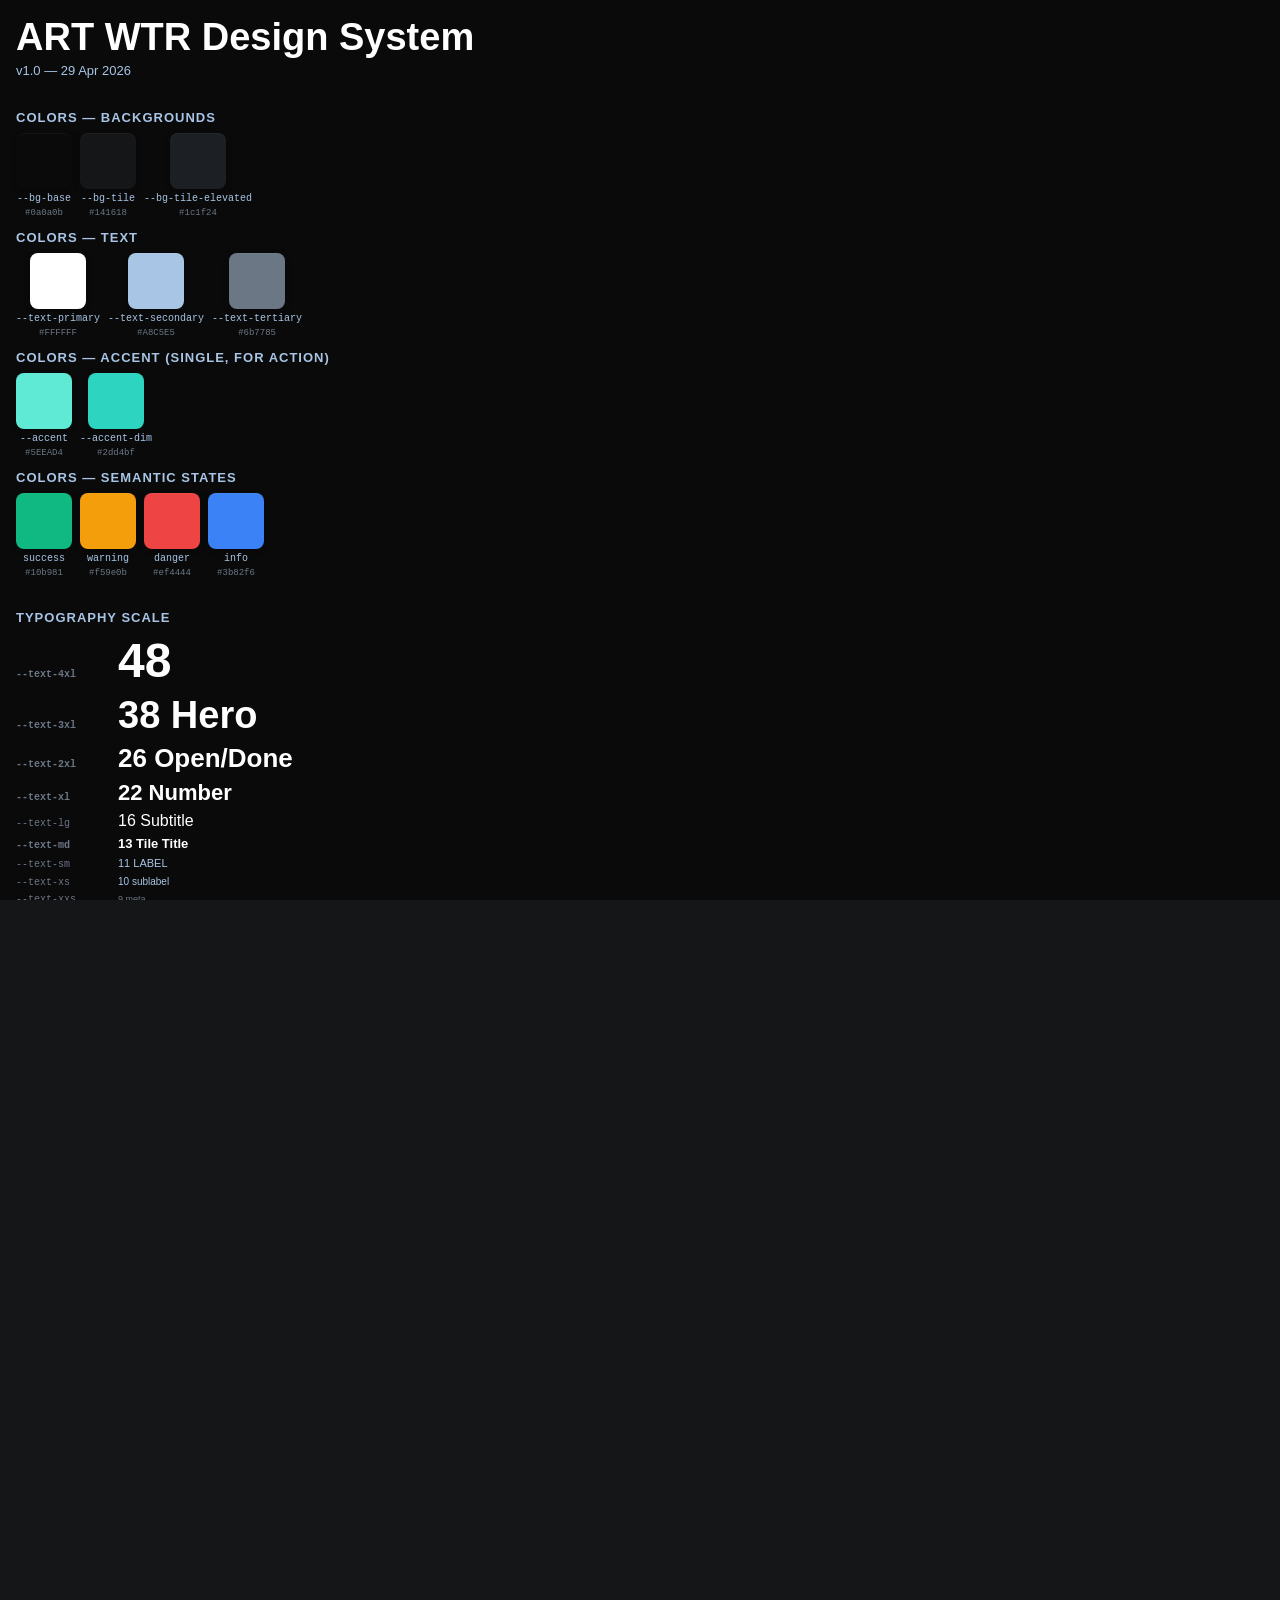
==== showcase.html @ fcedadf4 "v3.0: Design system foundation + ledger widget rebuilt on shared assets NEW shared assets (every fut" ====
<!DOCTYPE html>
<html lang="en">
<head>
  <meta charset="UTF-8">
  <meta name="viewport" content="width=device-width, initial-scale=1.0">
  <title>ART WTR Design System Showcase</title>
  <link rel="stylesheet" href="./assets/design-tokens-v1.css">
  <link rel="stylesheet" href="./assets/components-v1.css">

  <style>
    /* Showcase-specific layout (not part of the design system) */
    body {
      overflow: auto !important;
      padding: var(--space-6);
      min-height: 100vh;
      background: var(--bg-base);
    }

    .showcase-section {
      margin-bottom: var(--space-8);
    }

    .showcase-section__title {
      font-size: var(--text-md);
      color: var(--text-secondary);
      letter-spacing: 1px;
      text-transform: uppercase;
      margin-bottom: var(--space-4);
      font-weight: var(--weight-bold);
    }

    .showcase-row {
      display: flex;
      gap: var(--space-4);
      flex-wrap: wrap;
      align-items: center;
      margin-bottom: var(--space-5);
    }

    .showcase-tile-wrap {
      width: 100%;
      max-width: 380px;
      border-radius: var(--radius-md);
      overflow: hidden;
    }

    .swatch {
      display: flex;
      flex-direction: column;
      align-items: center;
      gap: var(--space-2);
    }

    .swatch__chip {
      width: 56px;
      height: 56px;
      border-radius: var(--radius-md);
      box-shadow: var(--shadow-sm);
    }

    .swatch__label {
      font-size: var(--text-xs);
      color: var(--text-secondary);
      font-family: var(--font-mono);
    }

    .swatch__hex {
      font-size: var(--text-xxs);
      color: var(--text-tertiary);
      font-family: var(--font-mono);
    }

    .type-sample {
      color: var(--text-primary);
      margin-bottom: var(--space-3);
      display: flex;
      align-items: baseline;
      gap: var(--space-5);
    }

    .type-sample__token {
      font-family: var(--font-mono);
      font-size: var(--text-xs);
      color: var(--text-tertiary);
      width: 90px;
      flex-shrink: 0;
    }
  </style>
</head>
<body>

  <h1 style="font-size: var(--text-3xl); margin-bottom: var(--space-2);">ART WTR Design System</h1>
  <p style="color: var(--text-secondary); font-size: var(--text-md); margin-bottom: var(--space-8);">v1.0 — 29 Apr 2026</p>

  <!-- COLORS -->
  <section class="showcase-section">
    <h2 class="showcase-section__title">Colors — Backgrounds</h2>
    <div class="showcase-row">
      <div class="swatch"><div class="swatch__chip" style="background: var(--bg-base)"></div><span class="swatch__label">--bg-base</span><span class="swatch__hex">#0a0a0b</span></div>
      <div class="swatch"><div class="swatch__chip" style="background: var(--bg-tile)"></div><span class="swatch__label">--bg-tile</span><span class="swatch__hex">#141618</span></div>
      <div class="swatch"><div class="swatch__chip" style="background: var(--bg-tile-elevated)"></div><span class="swatch__label">--bg-tile-elevated</span><span class="swatch__hex">#1c1f24</span></div>
    </div>

    <h2 class="showcase-section__title">Colors — Text</h2>
    <div class="showcase-row">
      <div class="swatch"><div class="swatch__chip" style="background: var(--text-primary)"></div><span class="swatch__label">--text-primary</span><span class="swatch__hex">#FFFFFF</span></div>
      <div class="swatch"><div class="swatch__chip" style="background: var(--text-secondary)"></div><span class="swatch__label">--text-secondary</span><span class="swatch__hex">#A8C5E5</span></div>
      <div class="swatch"><div class="swatch__chip" style="background: var(--text-tertiary)"></div><span class="swatch__label">--text-tertiary</span><span class="swatch__hex">#6b7785</span></div>
    </div>

    <h2 class="showcase-section__title">Colors — Accent (single, for action)</h2>
    <div class="showcase-row">
      <div class="swatch"><div class="swatch__chip" style="background: var(--accent)"></div><span class="swatch__label">--accent</span><span class="swatch__hex">#5EEAD4</span></div>
      <div class="swatch"><div class="swatch__chip" style="background: var(--accent-dim)"></div><span class="swatch__label">--accent-dim</span><span class="swatch__hex">#2dd4bf</span></div>
    </div>

    <h2 class="showcase-section__title">Colors — Semantic States</h2>
    <div class="showcase-row">
      <div class="swatch"><div class="swatch__chip" style="background: var(--state-success)"></div><span class="swatch__label">success</span><span class="swatch__hex">#10b981</span></div>
      <div class="swatch"><div class="swatch__chip" style="background: var(--state-warning)"></div><span class="swatch__label">warning</span><span class="swatch__hex">#f59e0b</span></div>
      <div class="swatch"><div class="swatch__chip" style="background: var(--state-danger)"></div><span class="swatch__label">danger</span><span class="swatch__hex">#ef4444</span></div>
      <div class="swatch"><div class="swatch__chip" style="background: var(--state-info)"></div><span class="swatch__label">info</span><span class="swatch__hex">#3b82f6</span></div>
    </div>
  </section>

  <!-- TYPOGRAPHY -->
  <section class="showcase-section">
    <h2 class="showcase-section__title">Typography Scale</h2>
    <div class="type-sample" style="font-size: var(--text-4xl); font-weight: 700;"><span class="type-sample__token">--text-4xl</span>48</div>
    <div class="type-sample" style="font-size: var(--text-3xl); font-weight: 700;"><span class="type-sample__token">--text-3xl</span>38 Hero</div>
    <div class="type-sample" style="font-size: var(--text-2xl); font-weight: 700;"><span class="type-sample__token">--text-2xl</span>26 Open/Done</div>
    <div class="type-sample" style="font-size: var(--text-xl); font-weight: 700;"><span class="type-sample__token">--text-xl</span>22 Number</div>
    <div class="type-sample" style="font-size: var(--text-lg);"><span class="type-sample__token">--text-lg</span>16 Subtitle</div>
    <div class="type-sample" style="font-size: var(--text-md); font-weight: 700;"><span class="type-sample__token">--text-md</span>13 Tile Title</div>
    <div class="type-sample" style="font-size: var(--text-sm); color: var(--text-secondary);"><span class="type-sample__token">--text-sm</span>11 LABEL</div>
    <div class="type-sample" style="font-size: var(--text-xs); color: var(--text-secondary);"><span class="type-sample__token">--text-xs</span>10 sublabel</div>
    <div class="type-sample" style="font-size: var(--text-xxs); color: var(--text-tertiary);"><span class="type-sample__token">--text-xxs</span>9 meta</div>
  </section>

  <!-- TILE: 3-column with badges (current ledger pattern) -->
  <section class="showcase-section">
    <h2 class="showcase-section__title">Component — 3-Column Ledger Tile</h2>
    <div class="showcase-tile-wrap">
      <div class="tile" style="min-height: auto; padding: var(--space-5) var(--space-4);">
        <div class="grid-3">
          <div class="col">
            <div class="label">Review</div>
            <div class="badge"><div class="number">5</div></div>
            <div class="sublabel">Reviewer</div>
          </div>
          <div class="col">
            <div class="label">Verify</div>
            <div class="badge"><div class="number">2</div></div>
            <div class="sublabel">Accounts</div>
          </div>
          <div class="col">
            <div class="label">Send</div>
            <div class="badge"><div class="number">1</div></div>
            <div class="sublabel">Anyone</div>
          </div>
        </div>
      </div>
    </div>
  </section>

  <!-- BADGE STATES -->
  <section class="showcase-section">
    <h2 class="showcase-section__title">Component — Badge States</h2>
    <div class="showcase-row">
      <div class="col">
        <div class="badge"><div class="number">0</div></div>
        <div class="sublabel">Default</div>
      </div>
      <div class="col">
        <div class="badge badge--has-items"><div class="number">3</div></div>
        <div class="sublabel">Has items (teal ring)</div>
      </div>
      <div class="col">
        <div class="badge badge--stale"><div class="number">5</div></div>
        <div class="sublabel">Stale &gt;24h (amber)</div>
      </div>
      <div class="col">
        <div class="badge badge--urgent"><div class="number">8</div></div>
        <div class="sublabel">Urgent (red)</div>
      </div>
    </div>
  </section>

  <!-- BUTTONS -->
  <section class="showcase-section">
    <h2 class="showcase-section__title">Component — Buttons</h2>
    <div class="showcase-row">
      <button class="btn btn--primary">Send Now</button>
      <button class="btn btn--secondary">Cancel</button>
      <button class="btn btn--danger">Delete</button>
      <button class="btn btn--ghost">Skip</button>
    </div>
  </section>

  <!-- INPUT -->
  <section class="showcase-section">
    <h2 class="showcase-section__title">Component — Input</h2>
    <div class="showcase-tile-wrap">
      <input class="input" placeholder="Enter vehicle number..." />
    </div>
  </section>

  <!-- LIST ITEM -->
  <section class="showcase-section">
    <h2 class="showcase-section__title">Component — List Item (used inside drawer)</h2>
    <div class="showcase-tile-wrap" style="background: var(--bg-tile-elevated); padding: var(--space-4); border-radius: var(--radius-md);">
      <div class="list-item">
        <div class="list-item__title">ABC Restaurant</div>
        <div class="list-item__meta">2h ago</div>
        <div class="list-item__chevron">›</div>
      </div>
      <div class="list-item">
        <div class="list-item__title">XYZ Cafe</div>
        <div class="list-item__meta">5h ago</div>
        <div class="list-item__chevron">›</div>
      </div>
      <div class="list-item">
        <div class="list-item__title">QRS Hotel</div>
        <div class="list-item__meta">1d ago</div>
        <div class="list-item__chevron">›</div>
      </div>
    </div>
  </section>

  <!-- SECTION HEADER -->
  <section class="showcase-section">
    <h2 class="showcase-section__title">Component — Section Header</h2>
    <div class="showcase-tile-wrap">
      <div class="section-header">ORDER ACTION</div>
    </div>
  </section>

</body>
</html>
---- assets/design-tokens-v1.css ----
/* =============================================================================
   ART WTR Design Tokens — v1.0
   Last updated: 29 April 2026
   Source of truth: AW_WIDGETS_Foundation_Decision.md
   =============================================================================
   Every widget in aw-widgets imports this file. Changing a token here updates
   every widget. Versioned as -v1.css for stability — when v2 ships, individual
   widgets can pin to whichever version they were tested against.
   ============================================================================= */

:root {
  /* ===== COLORS — Background layers (4 levels, dark-first) ===== */
  --bg-base: #0a0a0b;           /* Page/section header background — darkest */
  --bg-tile: #141618;            /* Primary tile background — current ZML color */
  --bg-tile-elevated: #1c1f24;   /* Slightly raised tile (interactive cards, drawer) */
  --bg-overlay: rgba(0, 0, 0, 0.7); /* Modal/drawer scrim */

  /* Badge gradient — current ledger circles */
  --bg-badge-from: #2a2e34;
  --bg-badge-to: #1c1f24;

  /* ===== COLORS — Text layers (3 levels) ===== */
  --text-primary: #FFFFFF;       /* Main numbers, titles */
  --text-secondary: #A8C5E5;     /* Labels, subtitles — cool muted blue */
  --text-tertiary: #6b7785;      /* Meta info, timestamps, low priority */

  /* ===== COLORS — Single accent (for action/interactivity only) ===== */
  --accent: #5EEAD4;             /* Soft teal — modern, distinct from semantic colors */
  --accent-dim: #2dd4bf;         /* Slightly darker for hover/press states */
  --accent-glow: rgba(94, 234, 212, 0.15); /* Subtle background tint for active states */

  /* ===== COLORS — Semantic states (4, used sparingly) ===== */
  --state-success: #10b981;      /* Done, completed, healthy */
  --state-warning: #f59e0b;      /* Needs attention, pending too long */
  --state-danger: #ef4444;       /* Error, blocked, overdue */
  --state-info: #3b82f6;         /* Neutral info, in-progress */

  /* ===== TYPOGRAPHY — Sizes ===== */
  --text-xxs: 9px;               /* Meta info, version markers */
  --text-xs: 10px;               /* Sublabels under badges */
  --text-sm: 11px;               /* Labels above numbers, section headers */
  --text-md: 13px;               /* Tile titles */
  --text-lg: 16px;               /* Hero subtitles */
  --text-xl: 22px;               /* Tile numbers */
  --text-2xl: 26px;              /* Open/Done numbers */
  --text-3xl: 38px;              /* Today number (hero) */
  --text-4xl: 48px;              /* Single-stat hero displays */

  /* ===== TYPOGRAPHY — Weights (only 2) ===== */
  --weight-regular: 400;
  --weight-bold: 700;

  /* ===== TYPOGRAPHY — Font stack ===== */
  --font-sans: -apple-system, BlinkMacSystemFont, "Segoe UI", Roboto, "Helvetica Neue", Arial, sans-serif;
  --font-mono: ui-monospace, SFMono-Regular, "SF Mono", Consolas, monospace;

  /* ===== SPACING (8-step scale) ===== */
  --space-1: 2px;                /* Tight inline */
  --space-2: 4px;                /* Inside small components */
  --space-3: 6px;                /* Default tight spacing */
  --space-4: 8px;                /* Default spacing */
  --space-5: 12px;               /* Tile internal padding (current standard) */
  --space-6: 16px;               /* Larger tile padding */
  --space-7: 24px;               /* Section breaks */
  --space-8: 32px;               /* Major separators */

  /* ===== SHADOWS (only 2) ===== */
  --shadow-sm: 0 1px 0 rgba(255,255,255,0.04) inset, 0 2px 6px rgba(0,0,0,0.3);
  --shadow-md: 0 1px 0 rgba(255,255,255,0.06) inset, 0 4px 12px rgba(0,0,0,0.4);
  --shadow-drawer: 0 -8px 24px rgba(0,0,0,0.6); /* Drawer slides up — shadow on top */

  /* ===== BORDER RADIUS ===== */
  --radius-sm: 4px;              /* Small interactive elements */
  --radius-md: 8px;              /* Standard tiles */
  --radius-lg: 12px;             /* Larger cards */
  --radius-xl: 16px;             /* Drawer top corners */
  --radius-full: 999px;          /* Pills, circles */

  /* ===== ANIMATION (one feel for everything) ===== */
  --ease: cubic-bezier(0.2, 0.8, 0.2, 1);  /* Slight overshoot, alive but not bouncy */
  --duration-fast: 150ms;        /* Taps, color changes */
  --duration-normal: 300ms;      /* Slide-ins, expansions, drawer open/close */
  --duration-slow: 500ms;        /* Large reveals (rarely used) */

  /* ===== Z-INDEX (predictable layering) ===== */
  --z-tile: 1;
  --z-drawer-scrim: 100;
  --z-drawer: 101;
  --z-debug: 9999;
}

/* ===== RESET — applied universally ===== */
* {
  margin: 0;
  padding: 0;
  box-sizing: border-box;
}

/* ===== BASE BODY — every widget starts from here ===== */
html, body {
  background: var(--bg-tile);
  font-family: var(--font-sans);
  -webkit-font-smoothing: antialiased;
  -moz-osx-font-smoothing: grayscale;
  color: var(--text-primary);
  overflow: hidden;
  min-height: 100vh;
  height: 100%;
  width: 100%;
  /* Disable iOS tap highlight (we use our own) */
  -webkit-tap-highlight-color: transparent;
  /* Prevent text selection on tap (feels app-native) */
  -webkit-user-select: none;
  user-select: none;
}

/* Allow text selection inside drawer content (users may want to copy values) */
.drawer-content {
  -webkit-user-select: text;
  user-select: text;
}
---- assets/components-v1.css ----
/* =============================================================================
   ART WTR Components — v1.0
   Last updated: 29 April 2026
   Depends on: design-tokens-v1.css
   =============================================================================
   Reusable visual vocabulary. Every widget composes from these classes.
   ============================================================================= */

/* ===== TILE — the base container for any widget ===== */
.tile {
  background: var(--bg-tile);
  padding: var(--space-5) var(--space-4);
  width: 100%;
  min-height: 100vh;
  box-sizing: border-box;
  display: flex;
  align-items: center;
  position: relative;
}

.tile--compact {
  padding: var(--space-4) var(--space-3);
}

.tile--tappable {
  cursor: pointer;
  transition: background var(--duration-fast) var(--ease);
}

.tile--tappable:active {
  background: var(--bg-tile-elevated);
}

/* ===== GRID — 3-column layout for ledger/queue cards ===== */
.grid-3 {
  display: grid;
  grid-template-columns: 1fr 1fr 1fr;
  gap: var(--space-2);
  align-items: center;
  width: 100%;
}

.col {
  display: flex;
  flex-direction: column;
  align-items: center;
  gap: var(--space-3);
}

/* ===== LABELS ===== */
.label {
  font-size: var(--text-sm);
  color: var(--text-secondary);
  letter-spacing: 0.2px;
  text-align: center;
}

.sublabel {
  font-size: var(--text-xs);
  color: var(--text-secondary);
  text-align: center;
  opacity: 0.85;
}

/* ===== BADGES (rounded count display) ===== */
.badge {
  width: 48px;
  height: 48px;
  border-radius: var(--radius-full);
  background: linear-gradient(145deg, var(--bg-badge-from), var(--bg-badge-to));
  display: flex;
  align-items: center;
  justify-content: center;
  box-shadow: var(--shadow-sm);
  position: relative;
  transition: transform var(--duration-fast) var(--ease);
}

/* Badge becomes "tap target" when its tile is interactive */
.tile--tappable .badge {
  cursor: pointer;
}

.tile--tappable .badge::after {
  /* Subtle accent ring on tappable badges — signals "this is interactive" */
  content: '';
  position: absolute;
  inset: -2px;
  border-radius: var(--radius-full);
  border: 1px solid transparent;
  transition: border-color var(--duration-fast) var(--ease);
  pointer-events: none;
}

.tile--tappable:hover .badge::after,
.tile--tappable:active .badge::after {
  border-color: var(--accent-glow);
}

/* Badge variants for state */
.badge--has-items {
  /* Subtle accent ring when there are items to act on */
  box-shadow: var(--shadow-sm), 0 0 0 1px var(--accent-glow);
}

.badge--stale {
  /* Items have been pending too long — gentle warning */
  box-shadow: var(--shadow-sm), 0 0 0 1px rgba(245, 158, 11, 0.3);
}

.badge--urgent {
  /* Items are overdue — clear signal */
  box-shadow: var(--shadow-sm), 0 0 0 1px var(--state-danger);
}

/* ===== NUMBERS (the count inside a badge or the hero number on a tile) ===== */
.number {
  font-size: var(--text-xl);
  font-weight: var(--weight-bold);
  color: var(--text-primary);
  line-height: 1;
}

.number--xl { font-size: var(--text-3xl); }
.number--lg { font-size: var(--text-2xl); }
.number--sm { font-size: var(--text-md); }

/* ===== BUTTONS (for inline actions) ===== */
.btn {
  font-family: var(--font-sans);
  font-size: var(--text-sm);
  font-weight: var(--weight-bold);
  padding: var(--space-3) var(--space-5);
  border-radius: var(--radius-md);
  border: none;
  cursor: pointer;
  transition: background var(--duration-fast) var(--ease);
  -webkit-tap-highlight-color: transparent;
}

.btn--primary {
  background: var(--accent);
  color: var(--bg-base);
}

.btn--primary:active {
  background: var(--accent-dim);
}

.btn--secondary {
  background: var(--bg-tile-elevated);
  color: var(--text-primary);
}

.btn--secondary:active {
  background: var(--bg-base);
}

.btn--danger {
  background: var(--state-danger);
  color: var(--text-primary);
}

.btn--ghost {
  background: transparent;
  color: var(--text-secondary);
}

.btn--full {
  width: 100%;
}

/* ===== INPUTS (for inline data entry) ===== */
.input {
  font-family: var(--font-sans);
  font-size: var(--text-md);
  padding: var(--space-3) var(--space-4);
  border-radius: var(--radius-md);
  background: var(--bg-tile);
  color: var(--text-primary);
  border: 1px solid var(--bg-tile-elevated);
  outline: none;
  width: 100%;
  -webkit-user-select: text;
  user-select: text;
  transition: border-color var(--duration-fast) var(--ease);
}

.input:focus {
  border-color: var(--accent);
}

.input::placeholder {
  color: var(--text-tertiary);
}

/* ===== LIST ITEM (for drawer record lists) ===== */
.list-item {
  display: flex;
  align-items: center;
  gap: var(--space-4);
  padding: var(--space-4) var(--space-5);
  background: var(--bg-tile);
  border-radius: var(--radius-md);
  margin-bottom: var(--space-2);
  cursor: pointer;
  transition: background var(--duration-fast) var(--ease);
}

.list-item:active {
  background: var(--bg-tile-elevated);
}

.list-item__title {
  font-size: var(--text-md);
  font-weight: var(--weight-bold);
  color: var(--text-primary);
  flex: 1;
  text-align: left;
}

.list-item__meta {
  font-size: var(--text-xs);
  color: var(--text-secondary);
}

.list-item__chevron {
  color: var(--text-tertiary);
  font-size: var(--text-md);
}

/* ===== DRAWER (slides up from bottom) ===== */
.drawer-scrim {
  position: fixed;
  inset: 0;
  background: var(--bg-overlay);
  opacity: 0;
  pointer-events: none;
  z-index: var(--z-drawer-scrim);
  transition: opacity var(--duration-normal) var(--ease);
}

.drawer-scrim.is-open {
  opacity: 1;
  pointer-events: auto;
}

.drawer {
  position: fixed;
  left: 0;
  right: 0;
  bottom: 0;
  background: var(--bg-tile-elevated);
  border-top-left-radius: var(--radius-xl);
  border-top-right-radius: var(--radius-xl);
  box-shadow: var(--shadow-drawer);
  z-index: var(--z-drawer);
  transform: translateY(100%);
  transition: transform var(--duration-normal) var(--ease);
  max-height: 85vh;
  display: flex;
  flex-direction: column;
}

.drawer.is-open {
  transform: translateY(0);
}

.drawer__handle {
  /* Pull-tab at top of drawer (universal swipe-down affordance) */
  width: 36px;
  height: 4px;
  background: var(--text-tertiary);
  border-radius: var(--radius-full);
  margin: var(--space-4) auto var(--space-3);
  flex-shrink: 0;
  opacity: 0.5;
}

.drawer__header {
  padding: var(--space-3) var(--space-5) var(--space-4);
  display: flex;
  align-items: center;
  justify-content: space-between;
  border-bottom: 1px solid var(--bg-base);
  flex-shrink: 0;
}

.drawer__title {
  font-size: var(--text-md);
  font-weight: var(--weight-bold);
  color: var(--text-primary);
}

.drawer__close {
  background: transparent;
  border: none;
  color: var(--text-secondary);
  font-size: 20px;
  cursor: pointer;
  padding: var(--space-2);
  line-height: 1;
}

.drawer-content {
  padding: var(--space-4) var(--space-5);
  overflow-y: auto;
  -webkit-overflow-scrolling: touch;
  flex: 1;
}

.drawer-content__empty {
  text-align: center;
  color: var(--text-tertiary);
  font-size: var(--text-sm);
  padding: var(--space-7) var(--space-5);
}

.drawer-content__loading {
  text-align: center;
  color: var(--text-secondary);
  font-size: var(--text-sm);
  padding: var(--space-7) var(--space-5);
}

/* ===== SECTION HEADER (matches existing ZML headers) ===== */
.section-header {
  background: var(--bg-base);
  padding: var(--space-1) var(--space-5);
  font-size: var(--text-sm);
  font-weight: var(--weight-bold);
  color: var(--text-primary);
  letter-spacing: 0.5px;
}

/* ===== VERSION MARKER (always include in widgets) ===== */
.version-marker {
  position: absolute;
  bottom: 2px;
  right: 4px;
  font-size: var(--text-xxs);
  color: var(--text-tertiary);
  opacity: 0.4;
  pointer-events: none;
  z-index: var(--z-tile);
}

/* ===== DEBUG OVERLAY (always include — toggleable via double-tap) ===== */
.debug-overlay {
  position: absolute;
  inset: 0;
  background: rgba(0,0,0,0.92);
  color: #00ff88;
  font-family: var(--font-mono);
  font-size: var(--text-xs);
  padding: var(--space-3) var(--space-4);
  overflow: auto;
  display: none;
  z-index: var(--z-debug);
  -webkit-overflow-scrolling: touch;
  -webkit-user-select: text;
  user-select: text;
}

.debug-overlay.is-open {
  display: block;
}

.debug-line {
  margin-bottom: 2px;
  word-break: break-all;
}

.debug-line--error { color: #ff6688; }
.debug-line--success { color: #00ff88; }
.debug-line--warn { color: #ffaa44; }
.debug-line--info { color: #88ccff; }
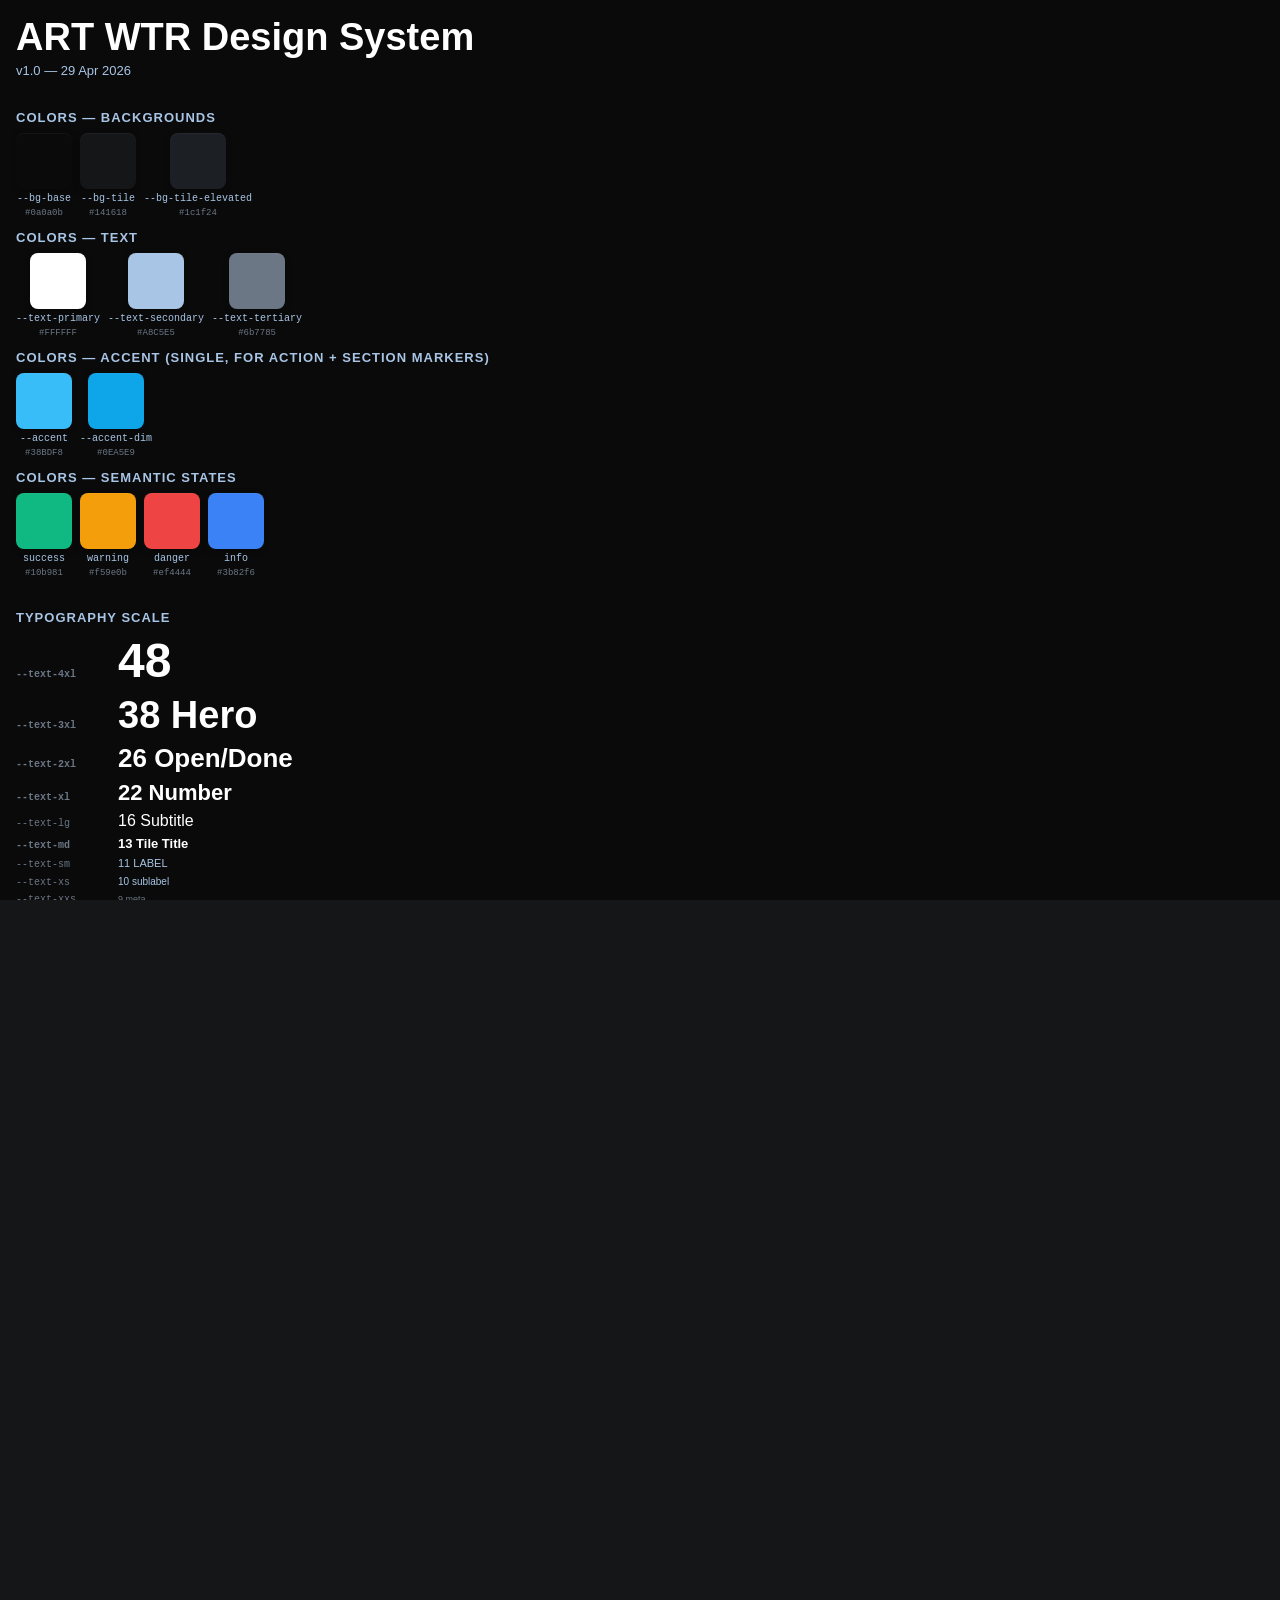
==== commit 2e9889e1: "v3.1: Sky-cyan accent + tap-to-expand fix + section header stripes Color identity correction: - Repl" ====
--- a/showcase.html
+++ b/showcase.html
@@ -108,10 +108,10 @@
       <div class="swatch"><div class="swatch__chip" style="background: var(--text-tertiary)"></div><span class="swatch__label">--text-tertiary</span><span class="swatch__hex">#6b7785</span></div>
     </div>
 
-    <h2 class="showcase-section__title">Colors — Accent (single, for action)</h2>
-    <div class="showcase-row">
-      <div class="swatch"><div class="swatch__chip" style="background: var(--accent)"></div><span class="swatch__label">--accent</span><span class="swatch__hex">#5EEAD4</span></div>
-      <div class="swatch"><div class="swatch__chip" style="background: var(--accent-dim)"></div><span class="swatch__label">--accent-dim</span><span class="swatch__hex">#2dd4bf</span></div>
+    <h2 class="showcase-section__title">Colors — Accent (single, for action + section markers)</h2>
+    <div class="showcase-row">
+      <div class="swatch"><div class="swatch__chip" style="background: var(--accent)"></div><span class="swatch__label">--accent</span><span class="swatch__hex">#38BDF8</span></div>
+      <div class="swatch"><div class="swatch__chip" style="background: var(--accent-dim)"></div><span class="swatch__label">--accent-dim</span><span class="swatch__hex">#0EA5E9</span></div>
     </div>
 
     <h2 class="showcase-section__title">Colors — Semantic States</h2>
@@ -229,9 +229,18 @@
 
   <!-- SECTION HEADER -->
   <section class="showcase-section">
-    <h2 class="showcase-section__title">Component — Section Header</h2>
+    <h2 class="showcase-section__title">Component — Section Headers (with optional accent stripe)</h2>
+    <div class="showcase-tile-wrap" style="margin-bottom: var(--space-4);">
+      <div class="section-header">ORDER (default, no stripe)</div>
+    </div>
+    <div class="showcase-tile-wrap" style="margin-bottom: var(--space-4);">
+      <div class="section-header section-header--accent">ORDER (with accent stripe)</div>
+    </div>
+    <div class="showcase-tile-wrap" style="margin-bottom: var(--space-4);">
+      <div class="section-header section-header--accent">ORDER ACTION</div>
+    </div>
     <div class="showcase-tile-wrap">
-      <div class="section-header">ORDER ACTION</div>
+      <div class="section-header section-header--accent">LEDGER LIFE CYCLE</div>
     </div>
   </section>
 
--- a/assets/design-tokens-v1.css
+++ b/assets/design-tokens-v1.css
@@ -24,10 +24,10 @@
   --text-secondary: #A8C5E5;     /* Labels, subtitles — cool muted blue */
   --text-tertiary: #6b7785;      /* Meta info, timestamps, low priority */
 
-  /* ===== COLORS — Single accent (for action/interactivity only) ===== */
-  --accent: #5EEAD4;             /* Soft teal — modern, distinct from semantic colors */
-  --accent-dim: #2dd4bf;         /* Slightly darker for hover/press states */
-  --accent-glow: rgba(94, 234, 212, 0.15); /* Subtle background tint for active states */
+  /* ===== COLORS — Single accent (for action/interactivity + section markers) ===== */
+  --accent: #38BDF8;             /* Sky cyan — vivid, water/sky resonance (ART WTR brand) */
+  --accent-dim: #0EA5E9;         /* Slightly darker for hover/press states */
+  --accent-glow: rgba(56, 189, 248, 0.18); /* Subtle background tint for active states */
 
   /* ===== COLORS — Semantic states (4, used sparingly) ===== */
   --state-success: #10b981;      /* Done, completed, healthy */
--- a/assets/components-v1.css
+++ b/assets/components-v1.css
@@ -45,6 +45,16 @@
   flex-direction: column;
   align-items: center;
   gap: var(--space-3);
+  /* Mobile tap optimization */
+  touch-action: manipulation;
+  -webkit-tap-highlight-color: transparent;
+  cursor: pointer;
+}
+
+/* Visual feedback when tapping a column */
+.col:active .badge {
+  transform: scale(0.96);
+  transition: transform var(--duration-fast) var(--ease);
 }
 
 /* ===== LABELS ===== */
@@ -331,6 +341,22 @@
   font-weight: var(--weight-bold);
   color: var(--text-primary);
   letter-spacing: 0.5px;
+}
+
+/* Section header with left accent stripe — for section separation */
+.section-header--accent {
+  position: relative;
+  padding-left: calc(var(--space-5) + 8px);
+}
+
+.section-header--accent::before {
+  content: '';
+  position: absolute;
+  left: 0;
+  top: 0;
+  bottom: 0;
+  width: 4px;
+  background: var(--accent);
 }
 
 /* ===== VERSION MARKER (always include in widgets) ===== */
